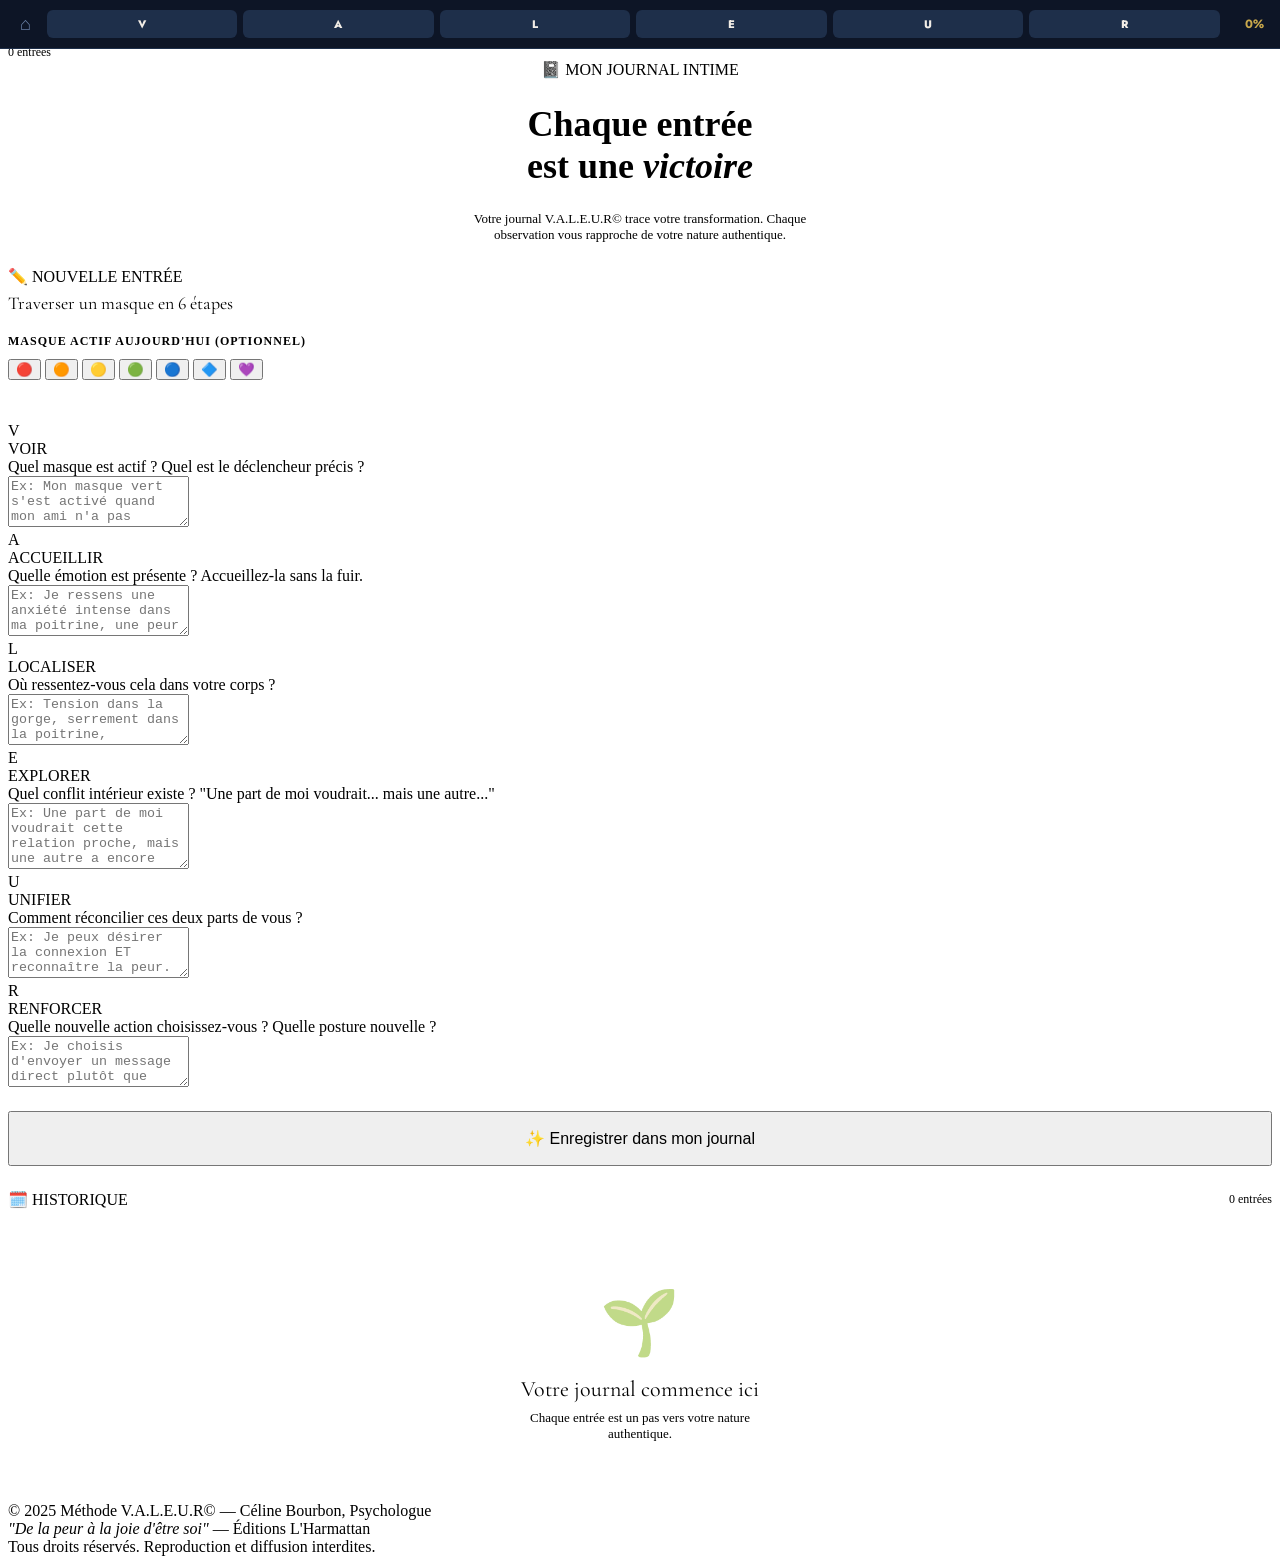
==== journal.html @ 1b4cd6dc "Add files via upload" ====
<!DOCTYPE html>
<html lang="fr">
<head>
  <meta charset="UTF-8"/>
  <meta name="viewport" content="width=device-width,initial-scale=1,maximum-scale=1"/>
  <meta name="robots" content="noindex,nofollow"/>
  <title>Journal V.A.L.E.U.R©</title>
  <link rel="preconnect" href="https://fonts.googleapis.com"/>
  <link href="https://fonts.googleapis.com/css2?family=Cormorant+Garamond:ital,wght@0,300;0,400;0,600;0,700;1,400;1,600&family=Jost:wght@300;400;500;600;700;800&display=swap" rel="stylesheet"/>
  <link rel="stylesheet" href="assets/css/design-system.css"/>
  <script src="valeur-config.js"></script>
  <style>
    .entry-card {
      background:var(--glass-bg);
      border:1px solid var(--glass-border);
      border-radius:var(--r-lg);
      padding:18px;
      margin-bottom:10px;
      transition:all var(--t-mid);
    }
    .entry-card:hover { border-color:var(--glass-border-2); }
    .entry-date {
      font-size:11px; color:var(--text-dim); letter-spacing:0.5px; margin-bottom:8px;
    }
    .entry-masque-tag {
      display:inline-flex; align-items:center; gap:6px;
      border-radius:20px; padding:3px 10px;
      font-size:11px; font-weight:600;
      background:rgba(255,255,255,0.05);
      border:1px solid rgba(255,255,255,0.1);
      margin-bottom:10px;
    }
    .entry-steps { display:flex; flex-direction:column; gap:6px; }
    .entry-step-row { display:flex; gap:10px; align-items:flex-start; }
    .entry-step-letter {
      width:22px; height:22px; border-radius:6px;
      background:linear-gradient(135deg,var(--gold),#e8c060);
      color:#0a0f1a; font-size:11px; font-weight:800;
      display:flex; align-items:center; justify-content:center;
      flex-shrink:0; font-family:'Cormorant Garamond',serif;
    }
    .entry-step-val { font-size:13px; color:var(--text-muted); line-height:1.6; }
    .empty-state {
      text-align:center; padding:60px 20px;
    }
    .empty-icon { font-size:64px; margin-bottom:16px; opacity:0.6; }
    .tab-bar {
      display:flex; gap:8px; margin-bottom:24px;
    }
    .tab-btn {
      flex:1; padding:10px;
      background:var(--glass-bg); border:1px solid var(--glass-border);
      border-radius:var(--r-md); color:var(--text-muted);
      font-family:'Jost',sans-serif; font-size:13px; font-weight:600;
      cursor:pointer; transition:all var(--t-fast);
    }
    .tab-btn.active {
      background:var(--glass-bg-2); border-color:var(--border-gold);
      color:var(--gold);
    }
    .tab-content { display:none; }
    .tab-content.active { display:block; }
  </style>
</head>
<body>
  <div class="bg-mesh"></div>

  <header class="glass-header">
    <a href="index.html" style="background:none;border:none;cursor:pointer;color:var(--text-muted);font-size:18px;padding:4px 8px;line-height:1;text-decoration:none;">←</a>
    <div class="header-logo">Journal V.A.L.E.U.R©</div>
    <div class="header-spacer"></div>
    <div style="font-size:12px;color:var(--text-dim);" id="journal-count-header">0 entrées</div>
  </header>

  <div id="valeur-progress-bar"></div>

  <main class="page-content">
    <div class="animate-in" style="text-align:center;margin-bottom:24px;">
      <div class="label-gold" style="margin-bottom:12px;">📓 MON JOURNAL INTIME</div>
      <h1 class="display-title" style="font-size:clamp(24px,5vw,36px);">
        Chaque entrée<br/>est une <em>victoire</em>
      </h1>
      <p class="text-muted" style="font-size:13px;max-width:360px;margin:12px auto 0;">
        Votre journal V.A.L.E.U.R© trace votre transformation. Chaque observation vous rapproche de votre nature authentique.
      </p>
    </div>

    <!-- NEW ENTRY FORM -->
    <div class="glass-card glass-card-gold animate-in-2" style="margin-bottom:24px;">
      <div style="display:flex;align-items:center;justify-content:space-between;margin-bottom:20px;">
        <div>
          <div class="label-gold" style="margin-bottom:6px;">✏️ NOUVELLE ENTRÉE</div>
          <div style="font-family:'Cormorant Garamond',serif;font-size:18px;color:var(--text-bright);">Traverser un masque en 6 étapes</div>
        </div>
      </div>

      <!-- MASQUE SELECTOR -->
      <div style="margin-bottom:16px;">
        <div style="font-size:12px;font-weight:700;color:var(--text-dim);letter-spacing:1px;text-transform:uppercase;margin-bottom:10px;">Masque actif aujourd'hui (optionnel)</div>
        <div class="masque-grid" id="form-masque-selector">
          <button class="masque-chip" data-masque="rouge" style="color:#e53e3e;" title="Masque Rouge">🔴<div class="masque-chip-dot" style="background:#e53e3e;"></div></button>
          <button class="masque-chip" data-masque="orange" style="color:#ed8936;" title="Masque Orange">🟠<div class="masque-chip-dot" style="background:#ed8936;"></div></button>
          <button class="masque-chip" data-masque="jaune" style="color:#d69e2e;" title="Masque Jaune">🟡<div class="masque-chip-dot" style="background:#d69e2e;"></div></button>
          <button class="masque-chip" data-masque="vert" style="color:#38a169;" title="Masque Vert">🟢<div class="masque-chip-dot" style="background:#38a169;"></div></button>
          <button class="masque-chip" data-masque="bleu" style="color:#3182ce;" title="Masque Bleu">🔵<div class="masque-chip-dot" style="background:#3182ce;"></div></button>
          <button class="masque-chip" data-masque="indigo" style="color:#5a67d8;" title="Masque Indigo">🔷<div class="masque-chip-dot" style="background:#5a67d8;"></div></button>
          <button class="masque-chip" data-masque="violet" style="color:#805ad5;" title="Masque Violet">💜<div class="masque-chip-dot" style="background:#805ad5;"></div></button>
        </div>
        <div id="form-masque-label" style="text-align:center;font-size:12px;color:var(--text-dim);margin-top:8px;min-height:18px;transition:color 0.2s;"></div>
      </div>

      <div class="gold-divider" style="margin:16px 0;"></div>

      <!-- VALEUR STEPS -->
      <div id="form-steps">
        <!-- V -->
        <div class="journal-step" data-step="0">
          <div class="journal-step-header">
            <div class="journal-letter">V</div>
            <div>
              <div class="journal-label">VOIR</div>
              <div class="journal-sublabel">Quel masque est actif ? Quel est le déclencheur précis ?</div>
            </div>
          </div>
          <textarea class="journal-textarea" id="step-V" placeholder="Ex: Mon masque vert s'est activé quand mon ami n'a pas répondu à mes messages..." rows="3"></textarea>
        </div>
        <!-- A -->
        <div class="journal-step" data-step="1">
          <div class="journal-step-header">
            <div class="journal-letter">A</div>
            <div>
              <div class="journal-label">ACCUEILLIR</div>
              <div class="journal-sublabel">Quelle émotion est présente ? Accueillez-la sans la fuir.</div>
            </div>
          </div>
          <textarea class="journal-textarea" id="step-A" placeholder="Ex: Je ressens une anxiété intense dans ma poitrine, une peur d'être rejeté(e)..." rows="3"></textarea>
        </div>
        <!-- L -->
        <div class="journal-step" data-step="2">
          <div class="journal-step-header">
            <div class="journal-letter">L</div>
            <div>
              <div class="journal-label">LOCALISER</div>
              <div class="journal-sublabel">Où ressentez-vous cela dans votre corps ?</div>
            </div>
          </div>
          <textarea class="journal-textarea" id="step-L" placeholder="Ex: Tension dans la gorge, serrement dans la poitrine, crispation des épaules..." rows="3"></textarea>
        </div>
        <!-- E -->
        <div class="journal-step" data-step="3">
          <div class="journal-step-header">
            <div class="journal-letter">E</div>
            <div>
              <div class="journal-label">EXPLORER</div>
              <div class="journal-sublabel">Quel conflit intérieur existe ? "Une part de moi voudrait... mais une autre..."</div>
            </div>
          </div>
          <textarea class="journal-textarea" id="step-E" placeholder="Ex: Une part de moi voudrait cette relation proche, mais une autre a encore plus peur d'être rejetée et de souffrir..." rows="4"></textarea>
        </div>
        <!-- U -->
        <div class="journal-step" data-step="4">
          <div class="journal-step-header">
            <div class="journal-letter">U</div>
            <div>
              <div class="journal-label">UNIFIER</div>
              <div class="journal-sublabel">Comment réconcilier ces deux parts de vous ?</div>
            </div>
          </div>
          <textarea class="journal-textarea" id="step-U" placeholder="Ex: Je peux désirer la connexion ET reconnaître la peur. Les deux sont valides. Je n'ai pas à choisir..." rows="3"></textarea>
        </div>
        <!-- R -->
        <div class="journal-step" data-step="5">
          <div class="journal-step-header">
            <div class="journal-letter">R</div>
            <div>
              <div class="journal-label">RENFORCER</div>
              <div class="journal-sublabel">Quelle nouvelle action choisissez-vous ? Quelle posture nouvelle ?</div>
            </div>
          </div>
          <textarea class="journal-textarea" id="step-R" placeholder="Ex: Je choisis d'envoyer un message direct plutôt que d'attendre dans l'anxiété. Je reprends le pouvoir..." rows="3"></textarea>
        </div>
      </div>

      <button id="form-save-btn" class="btn-primary" style="width:100%;margin-top:20px;font-size:16px;padding:16px;">
        ✨ Enregistrer dans mon journal
      </button>
    </div>

    <div class="gold-divider"></div>

    <!-- HISTORY SECTION -->
    <div>
      <div style="display:flex;align-items:center;justify-content:space-between;margin-bottom:16px;">
        <div class="label-gold">🗓️ HISTORIQUE</div>
        <span id="entries-count" style="font-size:12px;color:var(--text-dim);">0 entrées</span>
      </div>

      <div id="entries-list">
        <div class="empty-state">
          <div class="empty-icon">🌱</div>
          <div style="font-family:'Cormorant Garamond',serif;font-size:22px;color:var(--text-bright);margin-bottom:8px;">Votre journal commence ici</div>
          <p class="text-muted" style="font-size:13px;max-width:280px;margin:0 auto;">Chaque entrée est un pas vers votre nature authentique.</p>
        </div>
      </div>
    </div>

    <footer class="copyright-footer">
      © 2025 Méthode V.A.L.E.U.R© — Céline Bourbon, Psychologue<br/>
      <em>"De la peur à la joie d'être soi"</em> — Éditions L'Harmattan<br/>
      Tous droits réservés. Reproduction et diffusion interdites.
    </footer>
  </main>

  <script src="assets/js/journal-manager.js"></script>
  <script>
    const MASQUES_MAP = {
      rouge:  { color:'#e53e3e', label:'Masque Rouge',  emoji:'🔴' },
      orange: { color:'#ed8936', label:'Masque Orange', emoji:'🟠' },
      jaune:  { color:'#d69e2e', label:'Masque Jaune',  emoji:'🟡' },
      vert:   { color:'#38a169', label:'Masque Vert',   emoji:'🟢' },
      bleu:   { color:'#3182ce', label:'Masque Bleu',   emoji:'🔵' },
      indigo: { color:'#5a67d8', label:'Masque Indigo', emoji:'🔷' },
      violet: { color:'#805ad5', label:'Masque Violet', emoji:'💜' },
    };

    let selectedMasque = null;

    document.addEventListener('DOMContentLoaded', function() {
      VALEUR_PROGRESS.render('journal');
      renderEntries();
      updateCount();

      // Masque chips
      document.querySelectorAll('#form-masque-selector .masque-chip').forEach(chip => {
        chip.addEventListener('click', () => {
          document.querySelectorAll('#form-masque-selector .masque-chip').forEach(c => c.classList.remove('selected'));
          chip.classList.add('selected');
          selectedMasque = chip.dataset.masque;
          const m = MASQUES_MAP[selectedMasque];
          const lbl = document.getElementById('form-masque-label');
          if (lbl && m) { lbl.textContent = m.label; lbl.style.color = m.color; }
        });
      });

      // Step focus
      document.querySelectorAll('.journal-step').forEach(step => {
        const ta = step.querySelector('.journal-textarea');
        if (ta) ta.addEventListener('focus', () => {
          document.querySelectorAll('.journal-step').forEach(s => s.classList.remove('active'));
          step.classList.add('active');
        });
      });

      // Save
      document.getElementById('form-save-btn').addEventListener('click', saveJournalEntry);

      window.addEventListener('valeur:journal-updated', () => {
        renderEntries();
        updateCount();
      });
    });

    function saveJournalEntry() {
      const steps = {};
      ['V','A','L','E','U','R'].forEach(l => {
        const el = document.getElementById('step-' + l);
        steps[l] = el ? el.value.trim() : '';
      });
      const hasContent = Object.values(steps).some(v => v.length > 0);
      if (!hasContent && !selectedMasque) {
        VALEUR_JOURNAL.showToast('Remplissez au moins un champ 🌱');
        return;
      }
      const entry = { id:Date.now(), date:new Date().toISOString(), masque:selectedMasque, steps };
      VALEUR_JOURNAL.saveEntry(entry);

      // Reset
      ['V','A','L','E','U','R'].forEach(l => {
        const el = document.getElementById('step-' + l);
        if (el) el.value = '';
      });
      document.querySelectorAll('#form-masque-selector .masque-chip').forEach(c => c.classList.remove('selected'));
      const lbl = document.getElementById('form-masque-label');
      if (lbl) { lbl.textContent = ''; lbl.style.color = 'var(--text-dim)'; }
      selectedMasque = null;
      document.querySelectorAll('.journal-step').forEach(s => s.classList.remove('active'));

      VALEUR_JOURNAL.showConfetti();
      VALEUR_JOURNAL.showToast('✨ Journal enregistré !');

      // Scroll to history
      document.getElementById('entries-list').scrollIntoView({ behavior:'smooth', block:'start' });
    }

    function updateCount() {
      const entries = VALEUR_JOURNAL.getEntries();
      const txt = entries.length + ' entrée' + (entries.length !== 1 ? 's' : '');
      ['journal-count-header','entries-count'].forEach(id => {
        const el = document.getElementById(id);
        if (el) el.textContent = txt;
      });
    }

    function renderEntries() {
      const list = document.getElementById('entries-list');
      if (!list) return;
      const entries = VALEUR_JOURNAL.getEntries();
      if (!entries.length) {
        list.innerHTML = `
          <div class="empty-state">
            <div class="empty-icon">🌱</div>
            <div style="font-family:'Cormorant Garamond',serif;font-size:22px;color:var(--text-bright);margin-bottom:8px;">Votre journal commence ici</div>
            <p class="text-muted" style="font-size:13px;max-width:280px;margin:0 auto;">Chaque entrée est un pas vers votre nature authentique.</p>
          </div>`;
        return;
      }
      list.innerHTML = entries.map(e => {
        const masque = e.masque ? MASQUES_MAP[e.masque] : null;
        const date = new Date(e.date);
        const dateStr = date.toLocaleDateString('fr-FR',{weekday:'long',day:'numeric',month:'long'}) + ' · ' +
          date.toLocaleTimeString('fr-FR',{hour:'2-digit',minute:'2-digit'});
        const stepsHtml = Object.entries(e.steps||{}).filter(([,v])=>v).map(([l,v]) => `
          <div class="entry-step-row">
            <div class="entry-step-letter">${l}</div>
            <div class="entry-step-val">${escapeHtml(v)}</div>
          </div>
        `).join('');
        return `
          <div class="entry-card" style="animation:fadeInUp 0.4s var(--ease-spring) both;">
            <div class="entry-date">${dateStr}</div>
            ${masque ? `<div class="entry-masque-tag" style="color:${masque.color};border-color:${masque.color}33;">${masque.emoji} ${masque.label}</div>` : ''}
            <div class="entry-steps">${stepsHtml || '<div class="entry-step-val" style="color:var(--text-dim);font-style:italic;">Entrée vide</div>'}</div>
          </div>`;
      }).join('');
    }

    function escapeHtml(text) {
      return text.replace(/&/g,'&amp;').replace(/</g,'&lt;').replace(/>/g,'&gt;').replace(/\n/g,'<br/>');
    }
  </script>
</body>
</html>
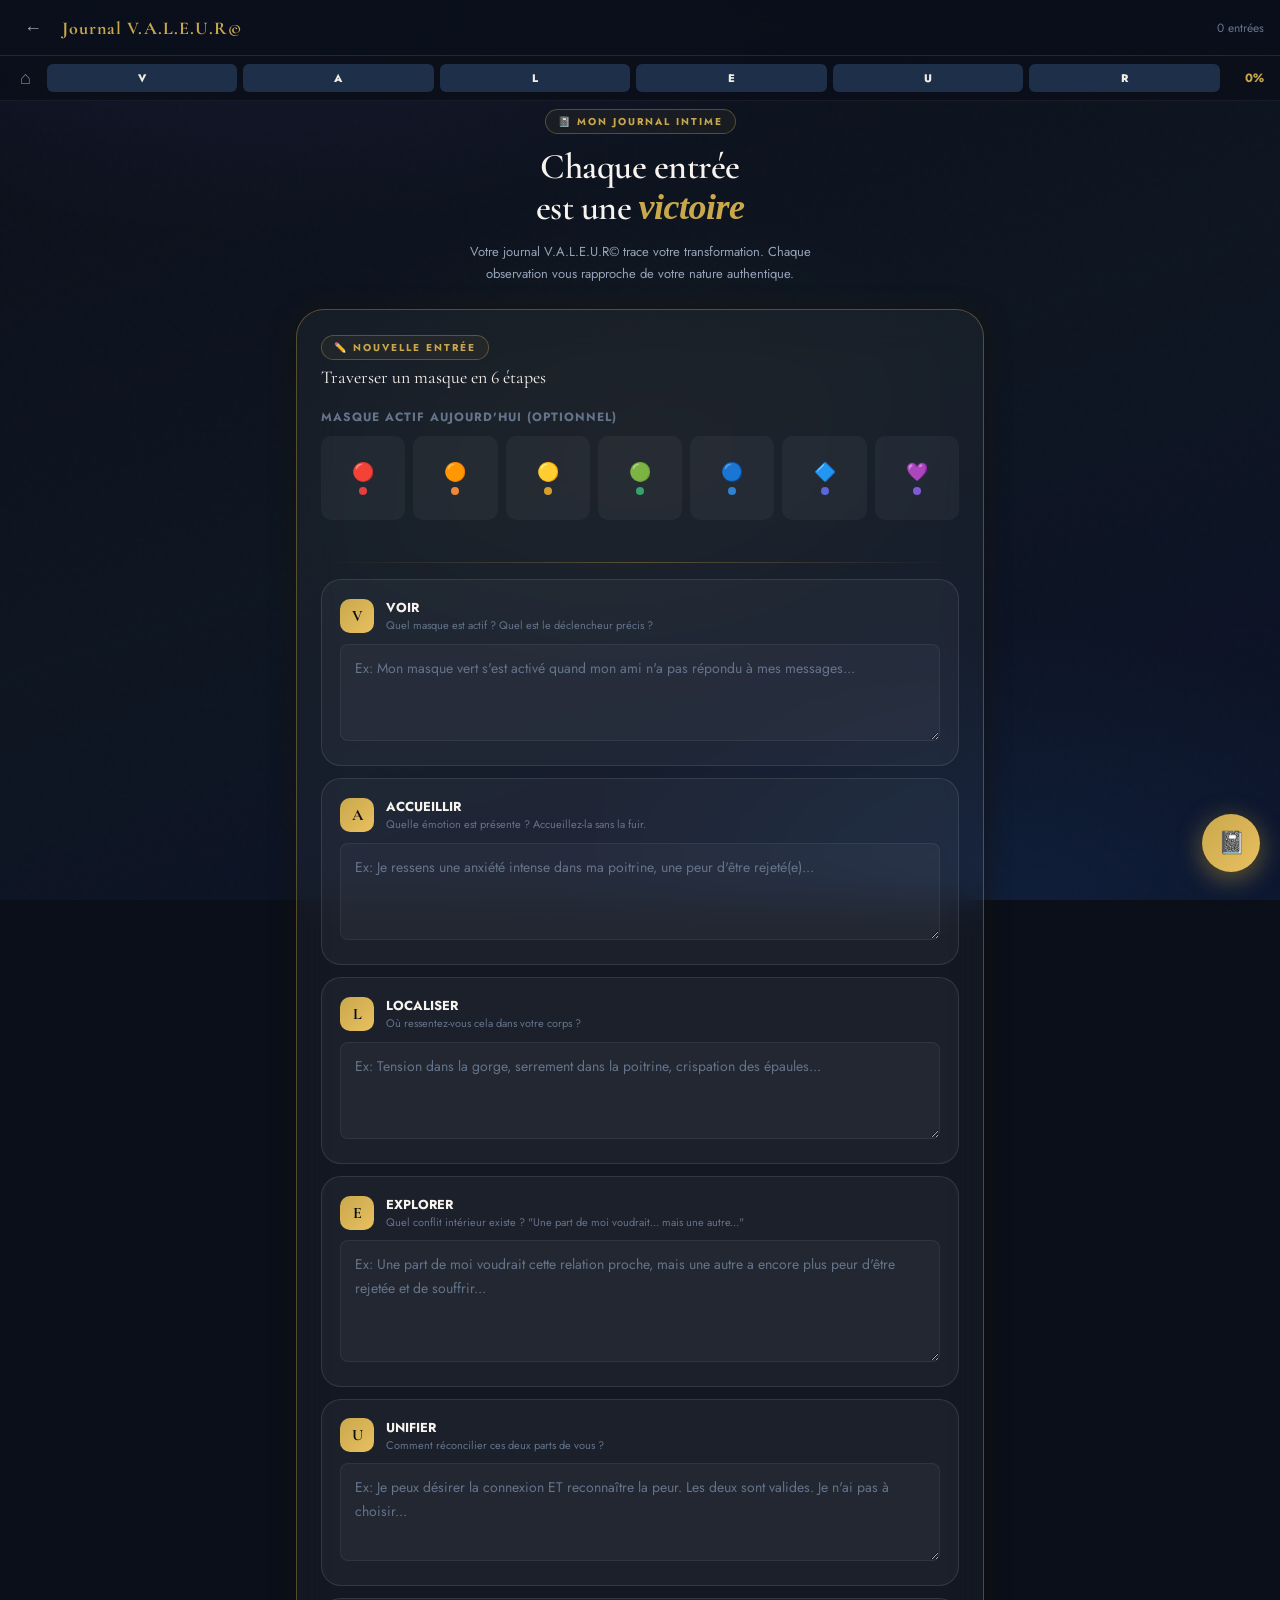
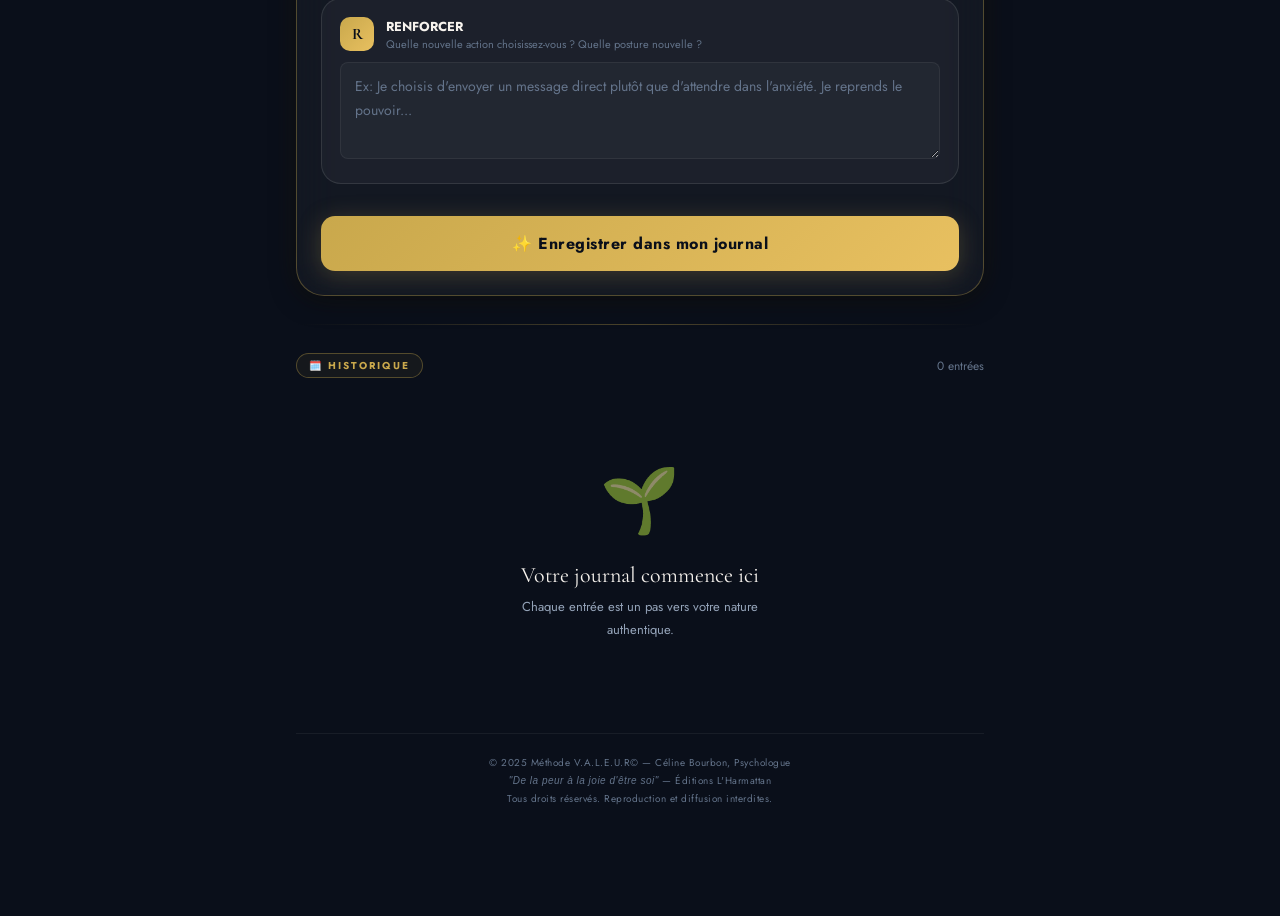
==== commit efad4959: "Add files via upload" ====
--- a/journal.html
+++ b/journal.html
@@ -7,7 +7,746 @@
   <title>Journal V.A.L.E.U.R©</title>
   <link rel="preconnect" href="https://fonts.googleapis.com"/>
   <link href="https://fonts.googleapis.com/css2?family=Cormorant+Garamond:ital,wght@0,300;0,400;0,600;0,700;1,400;1,600&family=Jost:wght@300;400;500;600;700;800&display=swap" rel="stylesheet"/>
-  <link rel="stylesheet" href="assets/css/design-system.css"/>
+  <style>
+/* ═══════════════════════════════════════════════════════════════════
+   DESIGN SYSTEM — V.A.L.E.U.R© Premium Glassmorphism
+   © 2025 Méthode V.A.L.E.U.R© — Céline Bourbon, Psychologue
+   "De la peur à la joie d'être soi" — Éditions L'Harmattan
+   Tous droits réservés. Reproduction interdite.
+   ═══════════════════════════════════════════════════════════════════ */
+
+/* ── GOOGLE FONTS ─────────────────────────────────────────────────── */
+@import url('https://fonts.googleapis.com/css2?family=Cormorant+Garamond:ital,wght@0,300;0,400;0,600;0,700;1,400;1,600&family=Jost:wght@300;400;500;600;700;800&display=swap');
+
+/* ── CSS VARIABLES ────────────────────────────────────────────────── */
+:root {
+  /* Backgrounds */
+  --bg-void:      #050a12;
+  --bg-deep:      #0a0f1a;
+  --bg-mid:       #111827;
+  --bg-surface:   #1a2235;
+  --bg-raised:    #243047;
+
+  /* Glass */
+  --glass-bg:     rgba(255,255,255,0.04);
+  --glass-bg-2:   rgba(255,255,255,0.07);
+  --glass-bg-3:   rgba(255,255,255,0.11);
+  --glass-border: rgba(255,255,255,0.10);
+  --glass-border-2: rgba(255,255,255,0.18);
+  --glass-glow:   rgba(201,168,76,0.12);
+
+  /* Gold */
+  --gold:         #c9a84c;
+  --gold-light:   #f0d080;
+  --gold-dim:     rgba(201,168,76,0.3);
+  --gold-glow:    rgba(201,168,76,0.15);
+
+  /* Text */
+  --text-bright:  #f7f3ee;
+  --text-main:    #e2e8f0;
+  --text-muted:   #94a3b8;
+  --text-dim:     #64748b;
+
+  /* 7 Masques */
+  --rouge:        #e53e3e;
+  --rouge-glow:   rgba(229,62,62,0.25);
+  --orange:       #ed8936;
+  --orange-glow:  rgba(237,137,54,0.25);
+  --jaune:        #d69e2e;
+  --jaune-glow:   rgba(214,158,46,0.25);
+  --vert:         #38a169;
+  --vert-glow:    rgba(56,161,105,0.25);
+  --bleu:         #3182ce;
+  --bleu-glow:    rgba(49,130,206,0.25);
+  --indigo:       #5a67d8;
+  --indigo-glow:  rgba(90,103,216,0.25);
+  --violet:       #805ad5;
+  --violet-glow:  rgba(128,90,213,0.25);
+
+  /* Borders */
+  --border-dim:   rgba(255,255,255,0.06);
+  --border-mid:   rgba(255,255,255,0.10);
+  --border-gold:  rgba(201,168,76,0.35);
+
+  /* Radius */
+  --r-sm:  8px;
+  --r-md:  14px;
+  --r-lg:  20px;
+  --r-xl:  28px;
+  --r-2xl: 36px;
+
+  /* Shadows */
+  --shadow-sm:   0 2px 8px rgba(0,0,0,0.4);
+  --shadow-md:   0 4px 24px rgba(0,0,0,0.5);
+  --shadow-lg:   0 8px 40px rgba(0,0,0,0.6);
+  --shadow-gold: 0 4px 24px rgba(201,168,76,0.25);
+  --shadow-glow: 0 0 40px rgba(201,168,76,0.12);
+
+  /* Blur */
+  --blur-sm: blur(12px);
+  --blur-md: blur(20px);
+  --blur-lg: blur(32px);
+
+  /* Transitions */
+  --ease-out:   cubic-bezier(0.16,1,0.3,1);
+  --ease-spring:cubic-bezier(0.34,1.56,0.64,1);
+  --ease-inout: cubic-bezier(0.4,0,0.2,1);
+  --t-fast:  0.15s;
+  --t-mid:   0.3s;
+  --t-slow:  0.5s;
+}
+
+/* ── RESET ────────────────────────────────────────────────────────── */
+*,*::before,*::after { box-sizing:border-box; margin:0; padding:0; }
+html { scroll-behavior:smooth; -webkit-text-size-adjust:100%; }
+body {
+  font-family:'Jost',sans-serif;
+  background:var(--bg-deep);
+  color:var(--text-main);
+  min-height:100vh;
+  overflow-x:hidden;
+  -webkit-font-smoothing:antialiased;
+}
+
+/* ── ANTI-COPY PROTECTION ──────────────────────────────────────────── */
+body {
+  -webkit-user-select:none;
+  -moz-user-select:none;
+  -ms-user-select:none;
+  user-select:none;
+}
+input, textarea { user-select:text !important; }
+
+/* ── BACKGROUND MESH ──────────────────────────────────────────────── */
+.bg-mesh {
+  position:fixed; inset:0; z-index:-1;
+  background:
+    radial-gradient(ellipse 80% 60% at 20% -10%, rgba(128,90,213,0.12) 0%, transparent 60%),
+    radial-gradient(ellipse 60% 50% at 80% 100%, rgba(49,130,206,0.10) 0%, transparent 60%),
+    radial-gradient(ellipse 40% 40% at 50% 50%, rgba(201,168,76,0.04) 0%, transparent 70%),
+    linear-gradient(160deg, #0a0f1a 0%, #0d1520 50%, #0a1128 100%);
+}
+.bg-mesh::after {
+  content:'';
+  position:absolute; inset:0;
+  background-image:url("data:image/svg+xml,%3Csvg viewBox='0 0 200 200' xmlns='http://www.w3.org/2000/svg'%3E%3Cfilter id='noise'%3E%3CfeTurbulence type='fractalNoise' baseFrequency='0.9' numOctaves='4' stitchTiles='stitch'/%3E%3C/filter%3E%3Crect width='100%25' height='100%25' filter='url(%23noise)' opacity='0.035'/%3E%3C/svg%3E");
+  opacity:0.4; pointer-events:none;
+}
+
+/* ── GLASS CARD ───────────────────────────────────────────────────── */
+.glass {
+  background:var(--glass-bg);
+  backdrop-filter:var(--blur-md);
+  -webkit-backdrop-filter:var(--blur-md);
+  border:1px solid var(--glass-border);
+  border-radius:var(--r-lg);
+}
+.glass-2 {
+  background:var(--glass-bg-2);
+  backdrop-filter:var(--blur-md);
+  -webkit-backdrop-filter:var(--blur-md);
+  border:1px solid var(--glass-border-2);
+  border-radius:var(--r-lg);
+}
+.glass-card {
+  background:var(--glass-bg);
+  backdrop-filter:var(--blur-md);
+  -webkit-backdrop-filter:var(--blur-md);
+  border:1px solid var(--glass-border);
+  border-radius:var(--r-xl);
+  box-shadow:var(--shadow-md);
+  padding:24px;
+  transition:border-color var(--t-mid) var(--ease-out),
+             box-shadow var(--t-mid) var(--ease-out),
+             transform var(--t-mid) var(--ease-out);
+}
+.glass-card:hover {
+  border-color:rgba(255,255,255,0.16);
+  box-shadow:var(--shadow-lg), var(--shadow-glow);
+  transform:translateY(-2px);
+}
+.glass-card-gold {
+  border-color:var(--border-gold);
+  box-shadow:var(--shadow-md), 0 0 30px rgba(201,168,76,0.08);
+}
+
+/* ── STICKY GLASS HEADER ──────────────────────────────────────────── */
+.glass-header {
+  position:fixed;
+  top:0; left:0; right:0;
+  z-index:200;
+  background:rgba(10,15,26,0.85);
+  backdrop-filter:var(--blur-md);
+  -webkit-backdrop-filter:var(--blur-md);
+  border-bottom:1px solid var(--glass-border);
+  height:56px;
+  display:flex;
+  align-items:center;
+  padding:0 16px;
+  gap:12px;
+}
+.header-logo {
+  font-family:'Cormorant Garamond',serif;
+  color:var(--gold);
+  font-size:18px;
+  font-weight:700;
+  letter-spacing:1px;
+  white-space:nowrap;
+}
+.header-subtitle {
+  font-size:11px;
+  color:var(--text-dim);
+  white-space:nowrap;
+  font-weight:400;
+  letter-spacing:0.5px;
+}
+.header-spacer { flex:1; }
+.header-progress-mini {
+  display:flex;
+  align-items:center;
+  gap:6px;
+}
+
+/* ── PROGRESS BAR (sticky override) ─────────────────────────────── */
+#valeur-progress-bar {
+  position:fixed !important;
+  top:56px !important;
+  left:0; right:0;
+  z-index:190;
+  background:rgba(10,15,26,0.9) !important;
+  backdrop-filter:var(--blur-sm);
+  -webkit-backdrop-filter:var(--blur-sm);
+  border-bottom:1px solid var(--border-dim) !important;
+  padding:8px 16px !important;
+}
+
+/* ── PAGE LAYOUT ──────────────────────────────────────────────────── */
+.page-content {
+  padding-top:108px; /* header + progress bar */
+  padding-bottom:100px;
+  max-width:720px;
+  margin:0 auto;
+  padding-left:16px;
+  padding-right:16px;
+}
+
+/* ── TYPOGRAPHY ───────────────────────────────────────────────────── */
+.display-title {
+  font-family:'Cormorant Garamond',serif;
+  font-size:clamp(28px,6vw,48px);
+  font-weight:600;
+  line-height:1.15;
+  color:var(--text-bright);
+  letter-spacing:-0.5px;
+}
+.display-title em {
+  color:var(--gold);
+  font-style:italic;
+}
+.section-title {
+  font-family:'Cormorant Garamond',serif;
+  font-size:clamp(20px,4vw,28px);
+  font-weight:600;
+  color:var(--text-bright);
+  margin-bottom:16px;
+}
+.label-gold {
+  display:inline-flex;
+  align-items:center;
+  gap:6px;
+  font-size:10px;
+  font-weight:700;
+  letter-spacing:2px;
+  text-transform:uppercase;
+  color:var(--gold);
+  border:1px solid var(--border-gold);
+  padding:4px 12px;
+  border-radius:20px;
+  background:rgba(201,168,76,0.06);
+}
+.text-muted { color:var(--text-muted); font-size:14px; line-height:1.7; }
+.text-dim { color:var(--text-dim); font-size:13px; }
+
+/* ── BUTTONS ──────────────────────────────────────────────────────── */
+.btn-primary {
+  display:inline-flex;
+  align-items:center;
+  justify-content:center;
+  gap:8px;
+  background:linear-gradient(135deg,var(--gold),#e8c060);
+  color:#0a0f1a;
+  border:none;
+  border-radius:var(--r-md);
+  padding:14px 28px;
+  font-family:'Jost',sans-serif;
+  font-size:15px;
+  font-weight:700;
+  cursor:pointer;
+  letter-spacing:0.5px;
+  box-shadow:var(--shadow-gold);
+  transition:all var(--t-mid) var(--ease-spring);
+}
+.btn-primary:hover {
+  transform:translateY(-2px) scale(1.02);
+  box-shadow:0 8px 32px rgba(201,168,76,0.45);
+}
+.btn-primary:active { transform:scale(0.98); }
+
+.btn-glass {
+  display:inline-flex;
+  align-items:center;
+  justify-content:center;
+  gap:8px;
+  background:var(--glass-bg-2);
+  backdrop-filter:var(--blur-sm);
+  color:var(--text-main);
+  border:1px solid var(--glass-border-2);
+  border-radius:var(--r-md);
+  padding:12px 24px;
+  font-family:'Jost',sans-serif;
+  font-size:14px;
+  font-weight:600;
+  cursor:pointer;
+  transition:all var(--t-mid) var(--ease-out);
+}
+.btn-glass:hover {
+  background:var(--glass-bg-3);
+  border-color:rgba(255,255,255,0.25);
+  transform:translateY(-1px);
+}
+
+.btn-ghost {
+  background:none;
+  border:1px solid var(--border-dim);
+  color:var(--text-muted);
+  border-radius:var(--r-md);
+  padding:10px 20px;
+  font-family:'Jost',sans-serif;
+  font-size:13px;
+  font-weight:500;
+  cursor:pointer;
+  transition:all var(--t-fast) var(--ease-out);
+}
+.btn-ghost:hover { border-color:var(--glass-border-2); color:var(--text-main); }
+
+/* ── FAB — FLOATING ACTION BUTTON ────────────────────────────────── */
+.fab {
+  position:fixed;
+  bottom:28px;
+  right:20px;
+  z-index:300;
+  width:58px;
+  height:58px;
+  border-radius:50%;
+  background:linear-gradient(135deg,var(--gold),#e8c060);
+  border:none;
+  cursor:pointer;
+  display:flex;
+  align-items:center;
+  justify-content:center;
+  font-size:22px;
+  box-shadow:0 6px 24px rgba(201,168,76,0.5), 0 2px 8px rgba(0,0,0,0.5);
+  animation:fab-float 3s ease-in-out infinite;
+  transition:transform var(--t-mid) var(--ease-spring), box-shadow var(--t-mid);
+}
+.fab:hover {
+  transform:scale(1.12) translateY(-2px);
+  box-shadow:0 10px 36px rgba(201,168,76,0.65), 0 2px 12px rgba(0,0,0,0.5);
+  animation:none;
+}
+.fab:active { transform:scale(0.94); }
+@keyframes fab-float {
+  0%,100% { transform:translateY(0); }
+  50%      { transform:translateY(-6px); }
+}
+
+/* ── MODAL OVERLAY ────────────────────────────────────────────────── */
+.modal-overlay {
+  position:fixed;
+  inset:0;
+  z-index:400;
+  background:rgba(5,10,18,0.85);
+  backdrop-filter:blur(8px);
+  -webkit-backdrop-filter:blur(8px);
+  display:flex;
+  align-items:flex-end;
+  justify-content:center;
+  padding:16px;
+  opacity:0;
+  visibility:hidden;
+  transition:all var(--t-mid) var(--ease-out);
+}
+.modal-overlay.open {
+  opacity:1;
+  visibility:visible;
+}
+.modal-sheet {
+  background:rgba(15,22,38,0.95);
+  backdrop-filter:var(--blur-lg);
+  -webkit-backdrop-filter:var(--blur-lg);
+  border:1px solid var(--glass-border-2);
+  border-radius:var(--r-2xl) var(--r-2xl) var(--r-lg) var(--r-lg);
+  width:100%;
+  max-width:600px;
+  max-height:90vh;
+  overflow-y:auto;
+  padding:28px 24px;
+  transform:translateY(40px);
+  transition:transform var(--t-mid) var(--ease-spring);
+  box-shadow:0 -8px 60px rgba(0,0,0,0.6);
+}
+.modal-overlay.open .modal-sheet {
+  transform:translateY(0);
+}
+.modal-handle {
+  width:40px;
+  height:4px;
+  background:var(--glass-border-2);
+  border-radius:2px;
+  margin:0 auto 20px;
+}
+
+/* ── JOURNAL FORM ─────────────────────────────────────────────────── */
+.journal-step {
+  background:var(--glass-bg);
+  border:1px solid var(--glass-border);
+  border-radius:var(--r-lg);
+  padding:18px;
+  margin-bottom:12px;
+  transition:border-color var(--t-mid);
+}
+.journal-step.active {
+  border-color:var(--border-gold);
+  background:rgba(201,168,76,0.04);
+}
+.journal-step-header {
+  display:flex;
+  align-items:center;
+  gap:12px;
+  margin-bottom:10px;
+}
+.journal-letter {
+  width:34px;
+  height:34px;
+  border-radius:10px;
+  background:linear-gradient(135deg,var(--gold),#e8c060);
+  color:#0a0f1a;
+  font-size:16px;
+  font-weight:800;
+  display:flex;
+  align-items:center;
+  justify-content:center;
+  flex-shrink:0;
+  font-family:'Cormorant Garamond',serif;
+}
+.journal-label {
+  font-weight:700;
+  font-size:13px;
+  color:var(--text-bright);
+}
+.journal-sublabel {
+  font-size:11px;
+  color:var(--text-dim);
+  line-height:1.5;
+}
+.journal-textarea {
+  width:100%;
+  background:rgba(255,255,255,0.03);
+  border:1px solid var(--border-dim);
+  border-radius:var(--r-sm);
+  color:var(--text-main);
+  font-family:'Jost',sans-serif;
+  font-size:14px;
+  line-height:1.7;
+  padding:12px 14px;
+  resize:vertical;
+  min-height:80px;
+  transition:border-color var(--t-fast);
+  user-select:text;
+}
+.journal-textarea:focus {
+  outline:none;
+  border-color:var(--border-gold);
+  background:rgba(201,168,76,0.03);
+}
+.journal-textarea::placeholder { color:var(--text-dim); }
+
+/* ── MASQUE SELECTOR ──────────────────────────────────────────────── */
+.masque-grid {
+  display:grid;
+  grid-template-columns:repeat(7,1fr);
+  gap:8px;
+}
+.masque-chip {
+  aspect-ratio:1;
+  border-radius:10px;
+  background:var(--glass-bg);
+  border:2px solid transparent;
+  cursor:pointer;
+  display:flex;
+  flex-direction:column;
+  align-items:center;
+  justify-content:center;
+  gap:4px;
+  transition:all var(--t-mid) var(--ease-spring);
+  font-size:18px;
+}
+.masque-chip:hover { transform:scale(1.1); }
+.masque-chip.selected {
+  border-color:currentColor;
+  transform:scale(1.08);
+}
+.masque-chip-dot {
+  width:8px;
+  height:8px;
+  border-radius:50%;
+}
+
+/* ── MODULE CARDS ─────────────────────────────────────────────────── */
+.module-card {
+  position:relative;
+  background:var(--glass-bg);
+  backdrop-filter:var(--blur-md);
+  -webkit-backdrop-filter:var(--blur-md);
+  border:1px solid var(--glass-border);
+  border-radius:var(--r-xl);
+  padding:22px;
+  overflow:hidden;
+  transition:all var(--t-mid) var(--ease-out);
+  cursor:pointer;
+  text-decoration:none;
+  display:block;
+}
+.module-card::before {
+  content:'';
+  position:absolute;
+  top:0; left:0; right:0;
+  height:3px;
+  background:linear-gradient(90deg,var(--module-color,var(--gold)),transparent);
+  opacity:0.8;
+}
+.module-card:hover {
+  border-color:rgba(255,255,255,0.16);
+  transform:translateY(-3px);
+  box-shadow:0 12px 40px rgba(0,0,0,0.4), 0 0 0 1px rgba(255,255,255,0.08);
+}
+.module-card.done::after {
+  content:'✓';
+  position:absolute;
+  top:14px; right:16px;
+  width:26px; height:26px;
+  border-radius:50%;
+  background:linear-gradient(135deg,var(--gold),#e8c060);
+  color:#0a0f1a;
+  font-weight:900;
+  font-size:13px;
+  display:flex;
+  align-items:center;
+  justify-content:center;
+}
+.module-number {
+  font-family:'Cormorant Garamond',serif;
+  font-size:11px;
+  font-weight:400;
+  letter-spacing:2px;
+  text-transform:uppercase;
+  color:var(--text-dim);
+  margin-bottom:8px;
+}
+.module-letter {
+  font-family:'Cormorant Garamond',serif;
+  font-size:42px;
+  font-weight:700;
+  line-height:1;
+  margin-bottom:6px;
+  background:linear-gradient(135deg,var(--module-color,var(--gold)),color-mix(in srgb,var(--module-color,var(--gold)) 60%,white));
+  -webkit-background-clip:text;
+  -webkit-text-fill-color:transparent;
+  background-clip:text;
+}
+.module-name {
+  font-size:16px;
+  font-weight:700;
+  color:var(--text-bright);
+  letter-spacing:1px;
+  text-transform:uppercase;
+  margin-bottom:8px;
+}
+.module-desc { font-size:13px; color:var(--text-muted); line-height:1.6; }
+
+/* ── STAT CARDS ───────────────────────────────────────────────────── */
+.stat-grid {
+  display:grid;
+  grid-template-columns:repeat(2,1fr);
+  gap:12px;
+}
+.stat-card {
+  background:var(--glass-bg);
+  backdrop-filter:var(--blur-sm);
+  border:1px solid var(--glass-border);
+  border-radius:var(--r-lg);
+  padding:18px;
+  text-align:center;
+}
+.stat-value {
+  font-family:'Cormorant Garamond',serif;
+  font-size:36px;
+  font-weight:700;
+  color:var(--gold);
+  line-height:1;
+  margin-bottom:6px;
+}
+.stat-label { font-size:11px; color:var(--text-dim); letter-spacing:1px; text-transform:uppercase; }
+
+/* ── CONFETTI SYSTEM ──────────────────────────────────────────────── */
+.confetti-canvas {
+  position:fixed;
+  inset:0;
+  z-index:9999;
+  pointer-events:none;
+}
+
+/* ── ANIMATIONS ───────────────────────────────────────────────────── */
+@keyframes fadeInUp {
+  from { opacity:0; transform:translateY(24px); }
+  to   { opacity:1; transform:translateY(0); }
+}
+@keyframes fadeIn {
+  from { opacity:0; }
+  to   { opacity:1; }
+}
+@keyframes scaleIn {
+  from { opacity:0; transform:scale(0.92); }
+  to   { opacity:1; transform:scale(1); }
+}
+@keyframes shimmer {
+  0%   { background-position:-200% center; }
+  100% { background-position:200% center; }
+}
+@keyframes pulse-gold {
+  0%,100% { box-shadow:0 0 0 0 rgba(201,168,76,0.4); }
+  50%      { box-shadow:0 0 0 8px rgba(201,168,76,0); }
+}
+
+.animate-in { animation:fadeInUp 0.6s var(--ease-spring) both; }
+.animate-in-2 { animation:fadeInUp 0.6s var(--ease-spring) 0.1s both; }
+.animate-in-3 { animation:fadeInUp 0.6s var(--ease-spring) 0.2s both; }
+.animate-in-4 { animation:fadeInUp 0.6s var(--ease-spring) 0.3s both; }
+.animate-in-5 { animation:fadeInUp 0.6s var(--ease-spring) 0.4s both; }
+
+/* ── DIVIDER ──────────────────────────────────────────────────────── */
+.gold-divider {
+  height:1px;
+  background:linear-gradient(90deg,transparent,var(--border-gold),transparent);
+  margin:28px 0;
+}
+
+/* ── TOAST / NOTIFICATION ────────────────────────────────────────── */
+.toast {
+  position:fixed;
+  bottom:96px;
+  left:50%;
+  transform:translateX(-50%) translateY(20px);
+  background:rgba(15,22,38,0.95);
+  backdrop-filter:var(--blur-md);
+  border:1px solid var(--border-gold);
+  border-radius:var(--r-lg);
+  padding:12px 20px;
+  font-size:14px;
+  font-weight:600;
+  color:var(--text-bright);
+  opacity:0;
+  transition:all var(--t-mid) var(--ease-spring);
+  white-space:nowrap;
+  z-index:350;
+  box-shadow:var(--shadow-gold);
+}
+.toast.show {
+  opacity:1;
+  transform:translateX(-50%) translateY(0);
+}
+
+/* ── COPYRIGHT FOOTER ────────────────────────────────────────────── */
+.copyright-footer {
+  text-align:center;
+  padding:20px 16px 8px;
+  font-size:10px;
+  color:var(--text-dim);
+  letter-spacing:0.5px;
+  line-height:1.8;
+  border-top:1px solid var(--border-dim);
+  margin-top:32px;
+}
+.copyright-footer a { color:var(--gold); text-decoration:none; }
+
+/* ── SCROLLBAR ────────────────────────────────────────────────────── */
+::-webkit-scrollbar { width:4px; }
+::-webkit-scrollbar-track { background:transparent; }
+::-webkit-scrollbar-thumb { background:var(--border-mid); border-radius:2px; }
+::-webkit-scrollbar-thumb:hover { background:var(--glass-border-2); }
+
+/* ── MOBILE RESPONSIVE ────────────────────────────────────────────── */
+@media (max-width:480px) {
+  .glass-card { padding:18px; border-radius:var(--r-lg); }
+  .stat-grid { grid-template-columns:1fr 1fr; gap:8px; }
+  .masque-grid { gap:6px; }
+  .page-content { padding-top:100px; padding-left:12px; padding-right:12px; }
+}
+
+/* ── MODULE PAGE SPECIFICS ────────────────────────────────────────── */
+.module-hero {
+  border-radius:var(--r-xl);
+  padding:32px 24px;
+  margin-bottom:24px;
+  position:relative;
+  overflow:hidden;
+}
+.module-hero::before {
+  content:'';
+  position:absolute;
+  inset:0;
+  background:radial-gradient(ellipse 70% 60% at 30% 50%,var(--module-color-glow,rgba(201,168,76,0.15)),transparent 70%);
+  pointer-events:none;
+}
+.exercise-card {
+  background:var(--glass-bg);
+  border:1px solid var(--glass-border);
+  border-radius:var(--r-lg);
+  padding:20px;
+  margin-bottom:12px;
+  transition:all var(--t-mid);
+}
+.exercise-number {
+  width:28px; height:28px;
+  border-radius:8px;
+  background:linear-gradient(135deg,var(--module-color,var(--gold)),color-mix(in srgb,var(--module-color,var(--gold)) 70%,white));
+  color:#0a0f1a;
+  font-weight:800;
+  font-size:13px;
+  display:inline-flex;
+  align-items:center;
+  justify-content:center;
+  margin-right:12px;
+  flex-shrink:0;
+}
+.step-item {
+  display:flex;
+  align-items:flex-start;
+  gap:14px;
+  padding:16px 0;
+  border-bottom:1px solid var(--border-dim);
+}
+.step-item:last-child { border-bottom:none; }
+.step-dot {
+  width:10px; height:10px;
+  border-radius:50%;
+  background:var(--module-color,var(--gold));
+  margin-top:5px;
+  flex-shrink:0;
+  box-shadow:0 0 8px var(--module-color,var(--gold));
+}
+
+</style>
   <script src="valeur-config.js"></script>
   <style>
     .entry-card {
@@ -211,7 +950,300 @@
     </footer>
   </main>
 
-  <script src="assets/js/journal-manager.js"></script>
+  <script>
+/* ═══════════════════════════════════════════════════════════════════
+   JOURNAL-MANAGER.JS — Journal Universel V.A.L.E.U.R©
+   © 2025 Méthode V.A.L.E.U.R© — Céline Bourbon, Psychologue
+   Tous droits réservés.
+   ═══════════════════════════════════════════════════════════════════ */
+
+(function() {
+  'use strict';
+
+  const LS_KEY = 'valeur_journal_entries';
+  const MASQUES = [
+    { id:'rouge',  emoji:'🔴', color:'#e53e3e', label:'Rouge',  peur:'Mort / maladie' },
+    { id:'orange', emoji:'🟠', color:'#ed8936', label:'Orange', peur:'Souffrance psychique' },
+    { id:'jaune',  emoji:'🟡', color:'#d69e2e', label:'Jaune',  peur:'Inconnu / incertitude' },
+    { id:'vert',   emoji:'🟢', color:'#38a169', label:'Vert',   peur:'Rejet / abandon' },
+    { id:'bleu',   emoji:'🔵', color:'#3182ce', label:'Bleu',   peur:'Impuissance' },
+    { id:'indigo', emoji:'🔷', color:'#5a67d8', label:'Indigo', peur:'Échec / inadéquation' },
+    { id:'violet', emoji:'💜', color:'#805ad5', label:'Violet', peur:'Perte d\'identité' },
+  ];
+
+  const STEPS = [
+    { letter:'V', name:'VOIR',       desc:'Quel masque est actif ? Quel est le déclencheur ?' },
+    { letter:'A', name:'ACCUEILLIR', desc:'Quelle émotion est présente ? Comment vous sentez-vous ?' },
+    { letter:'L', name:'LOCALISER',  desc:'Où le ressentez-vous dans votre corps ?' },
+    { letter:'E', name:'EXPLORER',   desc:'Quel conflit intérieur existe ? Une part de moi voudrait... mais une autre...' },
+    { letter:'U', name:'UNIFIER',    desc:'Comment réconcilier ces deux parts de vous ?' },
+    { letter:'R', name:'RENFORCER',  desc:'Quelle nouvelle action choisissez-vous ? Quelle posture nouvelle ?' },
+  ];
+
+  // ── STORAGE ────────────────────────────────────────────────────────
+  function getEntries() {
+    try { return JSON.parse(localStorage.getItem(LS_KEY) || '[]'); } catch(e) { return []; }
+  }
+  function saveEntry(entry) {
+    const entries = getEntries();
+    entries.unshift(entry);
+    if (entries.length > 50) entries.splice(50);
+    try { localStorage.setItem(LS_KEY, JSON.stringify(entries)); } catch(e) {}
+    window.dispatchEvent(new CustomEvent('valeur:journal-updated', { detail: { entries } }));
+  }
+  function getStats() {
+    const entries = getEntries();
+    const masqueCounts = {};
+    MASQUES.forEach(m => masqueCounts[m.id] = 0);
+    entries.forEach(e => { if (e.masque) masqueCounts[e.masque] = (masqueCounts[e.masque]||0)+1; });
+    return { total: entries.length, masqueCounts, lastEntry: entries[0] || null };
+  }
+
+  // ── MODAL BUILD ────────────────────────────────────────────────────
+  function buildModal() {
+    const overlay = document.createElement('div');
+    overlay.id = 'valeur-journal-modal';
+    overlay.className = 'modal-overlay';
+    overlay.setAttribute('role','dialog');
+    overlay.setAttribute('aria-label','Journal V.A.L.E.U.R©');
+
+    let selectedMasque = null;
+    const stepValues = ['','','','','',''];
+
+    overlay.innerHTML = `
+      <div class="modal-sheet">
+        <div class="modal-handle"></div>
+        <div style="display:flex;align-items:center;justify-content:space-between;margin-bottom:20px;">
+          <div>
+            <div class="label-gold" style="margin-bottom:8px;">📓 MON JOURNAL</div>
+            <div style="font-family:'Cormorant Garamond',serif;font-size:20px;font-weight:600;color:#f7f3ee;">Méthode V.A.L.E.U.R©</div>
+          </div>
+          <button id="journal-close" style="background:none;border:none;cursor:pointer;color:#64748b;font-size:22px;padding:8px;line-height:1;" aria-label="Fermer">×</button>
+        </div>
+
+        <!-- MASQUE SELECTOR -->
+        <div class="glass-card" style="margin-bottom:16px;padding:16px;">
+          <div style="font-size:12px;font-weight:700;color:#94a3b8;letter-spacing:1px;text-transform:uppercase;margin-bottom:12px;">Masque actif (optionnel)</div>
+          <div class="masque-grid" id="masque-selector">
+            ${MASQUES.map(m => `
+              <button class="masque-chip" data-masque="${m.id}" style="color:${m.color};" title="${m.label} — ${m.peur}">
+                <span>${m.emoji}</span>
+                <div class="masque-chip-dot" style="background:${m.color};"></div>
+              </button>
+            `).join('')}
+          </div>
+          <div id="masque-selected-label" style="text-align:center;font-size:12px;color:#64748b;margin-top:8px;height:16px;"></div>
+        </div>
+
+        <!-- V.A.L.E.U.R STEPS -->
+        <div id="journal-steps">
+          ${STEPS.map((s,i) => `
+            <div class="journal-step" data-step="${i}">
+              <div class="journal-step-header">
+                <div class="journal-letter">${s.letter}</div>
+                <div>
+                  <div class="journal-label">${s.name}</div>
+                  <div class="journal-sublabel">${s.desc}</div>
+                </div>
+              </div>
+              <textarea class="journal-textarea" data-index="${i}" placeholder="${s.desc}" rows="3" maxlength="500"></textarea>
+            </div>
+          `).join('')}
+        </div>
+
+        <div style="display:flex;gap:10px;margin-top:20px;">
+          <button id="journal-save" class="btn-primary" style="flex:1;">
+            ✨ Enregistrer dans mon journal
+          </button>
+        </div>
+        <div style="text-align:center;font-size:10px;color:#475569;margin-top:12px;letter-spacing:0.5px;">
+          © 2025 Méthode V.A.L.E.U.R© — Céline Bourbon · Données stockées localement
+        </div>
+      </div>
+    `;
+
+    document.body.appendChild(overlay);
+
+    // Close
+    overlay.querySelector('#journal-close').addEventListener('click', closeModal);
+    overlay.addEventListener('click', e => { if (e.target === overlay) closeModal(); });
+
+    // Masque selection
+    overlay.querySelectorAll('.masque-chip').forEach(chip => {
+      chip.addEventListener('click', () => {
+        overlay.querySelectorAll('.masque-chip').forEach(c => c.classList.remove('selected'));
+        chip.classList.add('selected');
+        selectedMasque = chip.dataset.masque;
+        const m = MASQUES.find(x => x.id === selectedMasque);
+        overlay.querySelector('#masque-selected-label').textContent = m ? `${m.label} — ${m.peur}` : '';
+        overlay.querySelector('#masque-selected-label').style.color = m ? m.color : '#64748b';
+      });
+    });
+
+    // Step focus highlight
+    overlay.querySelectorAll('.journal-textarea').forEach(ta => {
+      ta.addEventListener('focus', () => {
+        overlay.querySelectorAll('.journal-step').forEach(s => s.classList.remove('active'));
+        ta.closest('.journal-step').classList.add('active');
+      });
+      ta.addEventListener('input', e => {
+        stepValues[parseInt(e.target.dataset.index)] = e.target.value;
+      });
+    });
+
+    // Save
+    overlay.querySelector('#journal-save').addEventListener('click', () => {
+      const textareas = overlay.querySelectorAll('.journal-textarea');
+      const steps = {};
+      let hasContent = false;
+      STEPS.forEach((s, i) => {
+        const val = textareas[i].value.trim();
+        if (val) hasContent = true;
+        steps[s.letter] = val;
+      });
+      if (!hasContent && !selectedMasque) {
+        showToast('Remplissez au moins un champ pour enregistrer 🌱');
+        return;
+      }
+      const entry = {
+        id: Date.now(),
+        date: new Date().toISOString(),
+        masque: selectedMasque,
+        steps,
+      };
+      saveEntry(entry);
+      closeModal();
+      showConfetti();
+      showToast('✨ Journal enregistré avec succès');
+    });
+
+    return overlay;
+  }
+
+  // ── FAB BUILD ──────────────────────────────────────────────────────
+  function buildFAB() {
+    const fab = document.createElement('button');
+    fab.className = 'fab';
+    fab.id = 'valeur-fab';
+    fab.setAttribute('aria-label','Ouvrir le journal V.A.L.E.U.R©');
+    fab.setAttribute('title','Journal V.A.L.E.U.R©');
+    fab.innerHTML = '📓';
+    fab.addEventListener('click', openModal);
+    document.body.appendChild(fab);
+    return fab;
+  }
+
+  // ── MODAL CONTROL ──────────────────────────────────────────────────
+  let modalEl = null;
+  function openModal() {
+    if (!modalEl) modalEl = buildModal();
+    modalEl.classList.add('open');
+    document.body.style.overflow = 'hidden';
+    modalEl.querySelectorAll('.journal-textarea')[0]?.focus();
+  }
+  function closeModal() {
+    if (modalEl) {
+      modalEl.classList.remove('open');
+      document.body.style.overflow = '';
+      // Reset form
+      modalEl.querySelectorAll('.journal-textarea').forEach(ta => ta.value = '');
+      modalEl.querySelectorAll('.masque-chip').forEach(c => c.classList.remove('selected'));
+      const lbl = modalEl.querySelector('#masque-selected-label');
+      if (lbl) { lbl.textContent = ''; lbl.style.color = '#64748b'; }
+      modalEl.querySelectorAll('.journal-step').forEach(s => s.classList.remove('active'));
+    }
+  }
+
+  // ── TOAST ──────────────────────────────────────────────────────────
+  let toastEl = null;
+  function showToast(msg) {
+    if (!toastEl) {
+      toastEl = document.createElement('div');
+      toastEl.className = 'toast';
+      document.body.appendChild(toastEl);
+    }
+    toastEl.textContent = msg;
+    toastEl.classList.add('show');
+    clearTimeout(toastEl._timer);
+    toastEl._timer = setTimeout(() => toastEl.classList.remove('show'), 3000);
+  }
+
+  // ── CONFETTI ───────────────────────────────────────────────────────
+  function showConfetti() {
+    const canvas = document.createElement('canvas');
+    canvas.className = 'confetti-canvas';
+    canvas.width = window.innerWidth;
+    canvas.height = window.innerHeight;
+    document.body.appendChild(canvas);
+    const ctx = canvas.getContext('2d');
+    const COLORS = ['#c9a84c','#f0d080','#e53e3e','#38a169','#3182ce','#805ad5','#ed8936'];
+    const particles = Array.from({length:80},() => ({
+      x: Math.random() * canvas.width,
+      y: -20,
+      vx: (Math.random()-0.5)*4,
+      vy: Math.random()*4+2,
+      r: Math.random()*5+3,
+      color: COLORS[Math.floor(Math.random()*COLORS.length)],
+      rot: Math.random()*360,
+      rv: (Math.random()-0.5)*8,
+      shape: Math.random()>0.5?'circle':'rect'
+    }));
+    let frame = 0;
+    function draw() {
+      ctx.clearRect(0,0,canvas.width,canvas.height);
+      particles.forEach(p => {
+        ctx.save();
+        ctx.translate(p.x, p.y);
+        ctx.rotate(p.rot*Math.PI/180);
+        ctx.fillStyle = p.color;
+        ctx.globalAlpha = Math.max(0, 1 - frame/120);
+        if (p.shape === 'circle') {
+          ctx.beginPath(); ctx.arc(0,0,p.r,0,Math.PI*2); ctx.fill();
+        } else {
+          ctx.fillRect(-p.r,-p.r/2,p.r*2,p.r);
+        }
+        ctx.restore();
+        p.x += p.vx; p.y += p.vy; p.rot += p.rv; p.vy += 0.1;
+      });
+      frame++;
+      if (frame < 150) requestAnimationFrame(draw);
+      else canvas.remove();
+    }
+    requestAnimationFrame(draw);
+  }
+
+  // ── PUBLIC API ─────────────────────────────────────────────────────
+  window.VALEUR_JOURNAL = {
+    open: openModal,
+    close: closeModal,
+    getEntries,
+    saveEntry,
+    getStats,
+    showToast,
+    showConfetti,
+    MASQUES
+  };
+
+  // ── INIT ON DOM READY ──────────────────────────────────────────────
+  function init() {
+    buildFAB();
+    // Prevent right-click and text selection globally
+    document.addEventListener('contextmenu', e => e.preventDefault());
+    document.addEventListener('selectstart', e => {
+      if (!['INPUT','TEXTAREA'].includes(e.target.tagName)) e.preventDefault();
+    });
+    document.addEventListener('keydown', e => {
+      if ((e.ctrlKey||e.metaKey) && ['c','u','s','a'].includes(e.key.toLowerCase())) {
+        if (!['INPUT','TEXTAREA'].includes(document.activeElement?.tagName)) e.preventDefault();
+      }
+    });
+  }
+
+  if (document.readyState === 'loading') document.addEventListener('DOMContentLoaded', init);
+  else init();
+})();
+
+</script>
   <script>
     const MASQUES_MAP = {
       rouge:  { color:'#e53e3e', label:'Masque Rouge',  emoji:'🔴' },
